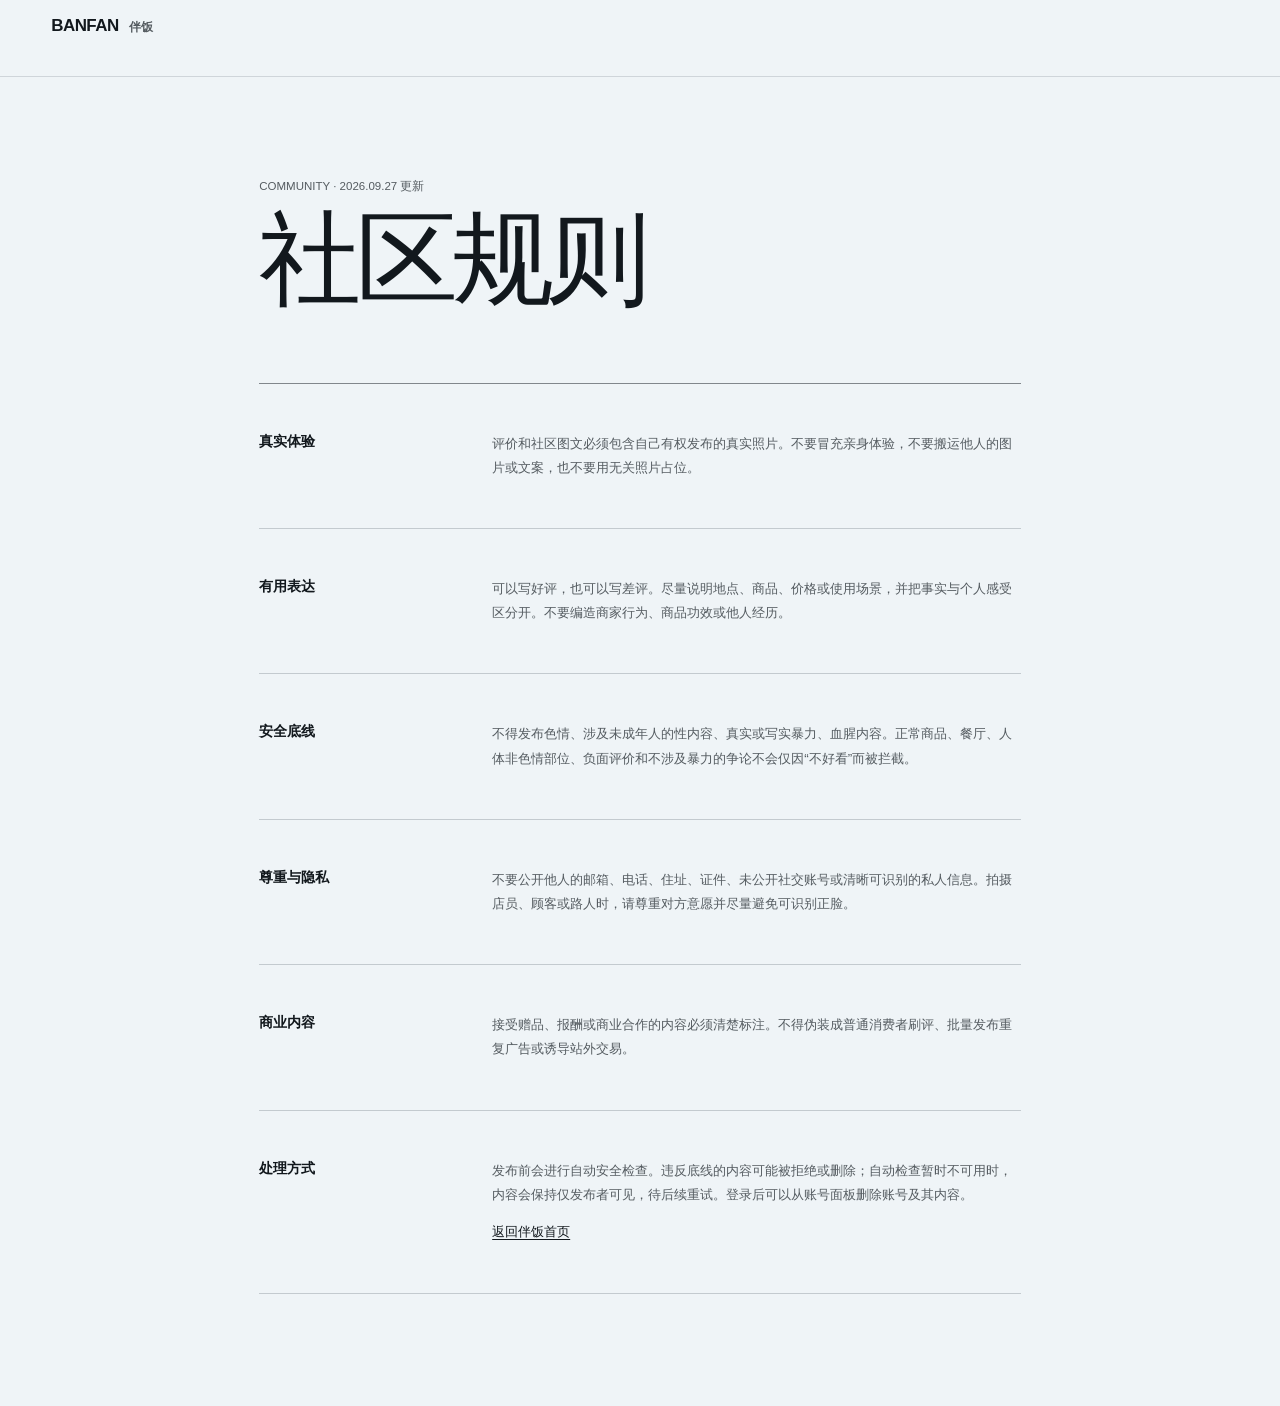
==== community-guidelines.html @ cc195ac0 "Harden public launch experience" ====
<!doctype html>
<html lang="zh-CN">
<head>
  <meta charset="UTF-8" />
  <meta name="viewport" content="width=device-width, initial-scale=1.0" />
  <meta name="theme-color" content="#eef2f5" />
  <meta name="description" content="伴饭社区规则：真实、有用、尊重他人的韩国消费体验。" />
  <meta name="referrer" content="strict-origin-when-cross-origin" />
  <title>社区规则 · 伴饭</title>
  <link rel="canonical" href="https://banfantujian.com/community-guidelines.html" />
  <link rel="icon" href="./favicon.svg" type="image/svg+xml" />
  <link rel="stylesheet" href="./tokens.css?v=20260927h" />
  <link rel="stylesheet" href="./redesign.css?v=20260927r" />
</head>
<body>
  <a class="skip-link" href="#policyMain">跳到主要内容</a>
  <header class="site-header"><div class="site-header-inner"><a class="brand" href="./" aria-label="返回伴饭首页"><strong>BANFAN</strong><span>伴饭</span></a></div></header>
  <main class="policy-shell" id="policyMain" tabindex="-1">
    <p>COMMUNITY · 2026.09.27 更新</p>
    <h1>社区规则</h1>
    <div class="policy-copy">
      <section><h2>真实体验</h2><div><p>评价和社区图文必须包含自己有权发布的真实照片。不要冒充亲身体验，不要搬运他人的图片或文案，也不要用无关照片占位。</p></div></section>
      <section><h2>有用表达</h2><div><p>可以写好评，也可以写差评。尽量说明地点、商品、价格或使用场景，并把事实与个人感受区分开。不要编造商家行为、商品功效或他人经历。</p></div></section>
      <section><h2>安全底线</h2><div><p>不得发布色情、涉及未成年人的性内容、真实或写实暴力、血腥内容。正常商品、餐厅、人体非色情部位、负面评价和不涉及暴力的争论不会仅因“不好看”而被拦截。</p></div></section>
      <section><h2>尊重与隐私</h2><div><p>不要公开他人的邮箱、电话、住址、证件、未公开社交账号或清晰可识别的私人信息。拍摄店员、顾客或路人时，请尊重对方意愿并尽量避免可识别正脸。</p></div></section>
      <section><h2>商业内容</h2><div><p>接受赠品、报酬或商业合作的内容必须清楚标注。不得伪装成普通消费者刷评、批量发布重复广告或诱导站外交易。</p></div></section>
      <section><h2>处理方式</h2><div><p>发布前会进行自动安全检查。违反底线的内容可能被拒绝或删除；自动检查暂时不可用时，内容会保持仅发布者可见，待后续重试。登录后可以从账号面板删除账号及其内容。</p><p><a href="./">返回伴饭首页</a></p></div></section>
    </div>
  </main>
</body>
</html>
---- tokens.css ----
/* BanFan · Seoul Selection system tokens */
:root {
  color-scheme: light;

  --color-paper: oklch(96.4% 0.006 235);
  --color-surface: oklch(99.2% 0.002 235);
  --color-surface-muted: oklch(92.8% 0.008 235);
  --color-ink: oklch(20.5% 0.014 250);
  --color-ink-muted: oklch(47% 0.012 245);
  --color-rule: oklch(83.5% 0.01 235);
  --color-rule-strong: oklch(62% 0.01 240);
  --color-accent: oklch(51% 0.19 28);
  --color-accent-dark: oklch(41% 0.16 28);
  --color-accent-ink: oklch(98.5% 0.003 235);
  --color-on-accent: var(--color-accent-ink);
  --color-focus: oklch(55% 0.18 255);

  --font-body: "Helvetica Neue", "Pretendard", "Apple SD Gothic Neo", "PingFang SC", "Noto Sans SC", sans-serif;
  --font-editorial: "Songti SC", "Noto Serif CJK SC", "Source Han Serif SC", "STSong", serif;

  --space-3xs: 0.25rem;
  --space-2xs: 0.5rem;
  --space-xs: 0.75rem;
  --space-sm: 1rem;
  --space-md: 1.5rem;
  --space-lg: 2rem;
  --space-xl: 3rem;
  --space-2xl: 4.5rem;
  --space-3xl: 7rem;

  --text-xs: 0.75rem;
  --text-sm: 0.875rem;
  --text-md: 1rem;
  --text-lg: 1.25rem;
  --text-xl: 1.75rem;
  --text-2xl: clamp(2.35rem, 5vw, 5.25rem);

  --page-gutter: clamp(1rem, 4vw, 4rem);
  --page-max: 100rem;
  --radius-control: 0.25rem;
  --radius-card: 0;
  --rule-hair: 1px;
  --ease-out: cubic-bezier(0.16, 1, 0.3, 1);
  --dur-short: 180ms;
  --dur-medium: 360ms;
}
---- redesign.css ----
* { box-sizing: border-box; }

html {
  overflow-x: clip;
  scroll-behavior: smooth;
  background: var(--color-paper);
}

body {
  overflow-x: clip;
  margin: 0;
  color: var(--color-ink);
  background: var(--color-paper);
  font-family: var(--font-body);
  font-size: var(--text-md);
  -webkit-font-smoothing: antialiased;
  text-rendering: optimizeLegibility;
}

body.modal-open { overflow: hidden; }
[hidden] { display: none !important; }

::selection { color: var(--color-on-accent); background: var(--color-accent); }

button,
input,
select,
textarea { font: inherit; }

button { color: inherit; cursor: pointer; }
button:active { opacity: 0.72; }

.skip-link {
  position: fixed;
  z-index: 6000;
  top: var(--space-xs);
  left: var(--space-xs);
  padding: var(--space-xs) var(--space-sm);
  color: var(--color-on-accent);
  background: var(--color-ink);
  font-size: 0.78rem;
  font-weight: 700;
  text-decoration: none;
  transform: translateY(calc(-100% - var(--space-lg)));
}

.skip-link:focus { transform: translateY(0); }

button:focus-visible,
input:focus-visible,
select:focus-visible,
textarea:focus-visible,
[tabindex]:focus-visible {
  outline: 2px solid var(--color-focus);
  outline-offset: 3px;
}

.site-header {
  position: sticky;
  z-index: 1000;
  top: 0;
  border-bottom: var(--rule-hair) solid color-mix(in oklch, var(--color-rule) 72%, transparent);
  background: color-mix(in oklch, var(--color-paper) 93%, transparent);
  backdrop-filter: blur(14px);
}

.site-header-inner {
  display: grid;
  grid-template-columns: auto minmax(16rem, 32rem) auto;
  align-items: center;
  justify-content: space-between;
  gap: var(--space-xl);
  width: min(var(--page-max), 100%);
  min-height: 4.75rem;
  margin: 0 auto;
  padding: 0 var(--page-gutter);
}

.brand {
  display: inline-flex;
  align-items: baseline;
  gap: 0.65rem;
  min-height: 2.75rem;
  color: inherit;
  text-decoration: none;
  white-space: nowrap;
}

.brand strong {
  font-size: 1.06rem;
  font-weight: 800;
  letter-spacing: -0.03em;
}

.brand span {
  color: var(--color-ink-muted);
  font-size: 0.78rem;
  font-weight: 600;
}

.brand-mark,
.top-nav { display: none; }

.global-search {
  display: flex;
  align-items: center;
  gap: var(--space-xs);
  min-width: 0;
  min-height: 2.75rem;
  border: 0;
  border-bottom: var(--rule-hair) solid var(--color-rule-strong);
  background: transparent;
}

.global-search svg {
  width: 1.05rem;
  height: 1.05rem;
  fill: none;
  stroke: currentColor;
  stroke-width: 1.6;
}

.global-search input {
  width: 100%;
  border: 0;
  padding: 0;
  color: var(--color-ink);
  background: transparent;
  outline: 0;
  font-size: 0.84rem;
}

.global-search input::placeholder { color: var(--color-ink-muted); }

.header-actions {
  display: flex;
  align-items: center;
  justify-content: flex-end;
  gap: var(--space-2xs);
}

.text-button,
.primary-button,
.secondary-button,
.quiet-button,
.review-button,
.submit-review {
  min-height: 2.75rem;
  border: var(--rule-hair) solid var(--color-rule-strong);
  border-radius: var(--radius-control);
  padding: 0 var(--space-sm);
  background: transparent;
  font-size: 0.78rem;
  font-weight: 650;
  transition: color var(--dur-short) var(--ease-out), background var(--dur-short) var(--ease-out), border-color var(--dur-short) var(--ease-out);
}

.primary-button,
.review-button,
.submit-review {
  color: var(--color-on-accent);
  border-color: var(--color-ink);
  background: var(--color-ink);
}

.primary-button:hover,
.review-button:hover,
.submit-review:hover {
  border-color: var(--color-accent);
  background: var(--color-accent);
}

button:disabled,
input:disabled,
select:disabled,
textarea:disabled { cursor: not-allowed; opacity: 0.55; }

.text-button:hover,
.secondary-button:hover,
.quiet-button:hover { background: var(--color-surface-muted); }

.catalog-shell {
  width: min(var(--page-max), 100%);
  margin: 0 auto;
  padding: var(--space-lg) var(--page-gutter) var(--space-3xl);
}

.hero {
  display: grid;
  grid-template-columns: minmax(19rem, 0.78fr) minmax(0, 1.5fr);
  min-height: clamp(31rem, 62vh, 44rem);
  border-bottom: var(--rule-hair) solid var(--color-rule-strong);
  background: var(--color-surface);
}

.hero-copy {
  display: flex;
  flex-direction: column;
  justify-content: space-between;
  min-width: 0;
  padding: clamp(2rem, 5vw, 5rem);
}

.hero-context {
  display: flex;
  justify-content: space-between;
  gap: var(--space-lg);
  margin: 0;
  color: var(--color-ink-muted);
  font-size: 0.74rem;
  font-variant-numeric: tabular-nums;
}

.hero h1 {
  max-width: 9ch;
  margin: auto 0 0;
  font-family: var(--font-editorial);
  font-size: var(--text-2xl);
  font-weight: 570;
  line-height: 0.98;
  letter-spacing: -0.04em;
  text-wrap: balance;
  min-width: 0;
  overflow-wrap: anywhere;
}

.hero-copy > p:not(.hero-context) {
  max-width: 34rem;
  margin: var(--space-lg) 0 0;
  color: var(--color-ink-muted);
  font-size: 0.95rem;
  line-height: 1.8;
}

.hero-actions {
  display: flex;
  flex-wrap: wrap;
  gap: var(--space-md);
  margin-top: var(--space-xl);
}

.hero-link {
  min-height: 2.75rem;
  border: 0;
  border-bottom: var(--rule-hair) solid currentColor;
  padding: 0;
  background: transparent;
  font-size: 0.8rem;
  font-weight: 700;
}

.hero-link.is-muted { color: var(--color-ink-muted); }
.hero-link:hover { color: var(--color-accent); }

.hero-lookbook {
  display: grid;
  grid-template-columns: minmax(0, 1.45fr) minmax(0, 0.72fr);
  grid-template-rows: repeat(2, minmax(0, 1fr));
  min-width: 0;
  background: var(--color-rule);
  gap: var(--rule-hair);
}

.lookbook-tile {
  position: relative;
  display: grid;
  grid-template-rows: minmax(0, 1fr) auto;
  min-width: 0;
  min-height: 0;
  border: 0;
  padding: 0;
  text-align: left;
  background: var(--color-surface-muted);
  overflow: hidden;
}

.lookbook-main { grid-row: 1 / -1; }

.lookbook-media {
  position: relative;
  display: grid;
  place-items: center;
  min-height: 0;
  background: var(--color-surface-muted);
  overflow: hidden;
}

.hero-product-image {
  width: 100%;
  height: 100%;
  padding: clamp(1rem, 3vw, 3.5rem);
  object-fit: contain;
  background: var(--color-surface);
  transition: transform var(--dur-medium) var(--ease-out);
}

.lookbook-main .hero-product-image { padding: clamp(2rem, 5vw, 6rem); }
.lookbook-tile:hover .hero-product-image { transform: scale(1.018); }

.lookbook-placeholder {
  color: color-mix(in oklch, var(--color-ink-muted) 58%, transparent);
  font-size: clamp(2.4rem, 8vw, 8rem);
  font-weight: 760;
  letter-spacing: -0.06em;
}

.lookbook-caption {
  display: grid;
  gap: 0.25rem;
  min-width: 0;
  padding: var(--space-sm) var(--space-md) var(--space-md);
  background: var(--color-surface);
}

.lookbook-caption strong {
  overflow: hidden;
  font-size: 0.86rem;
  font-weight: 660;
  text-overflow: ellipsis;
  white-space: nowrap;
}

.lookbook-caption small {
  overflow: hidden;
  color: var(--color-ink-muted);
  font-size: 0.7rem;
  text-overflow: ellipsis;
  white-space: nowrap;
}

.category-launcher {
  display: grid;
  grid-template-columns: repeat(4, minmax(0, 1fr));
  margin-bottom: var(--space-lg);
  border-top: var(--rule-hair) solid var(--color-rule-strong);
  border-bottom: var(--rule-hair) solid var(--color-rule-strong);
  background: transparent;
}

.category-entry {
  display: flex;
  align-items: flex-end;
  justify-content: space-between;
  gap: var(--space-md);
  min-width: 0;
  min-height: 5.75rem;
  border: 0;
  border-right: var(--rule-hair) solid var(--color-rule);
  padding: var(--space-lg) var(--space-md);
  text-align: left;
  background: transparent;
  transition: color var(--dur-short) var(--ease-out), background var(--dur-short) var(--ease-out);
}

.category-entry:last-child { border-right: 0; }

.category-entry:hover,
.category-entry.is-active {
  color: var(--color-on-accent);
  background: var(--color-ink);
}

.entry-number,
.entry-arrow,
.entry-icon { display: none; }

.entry-copy {
  display: grid;
  gap: 0.4rem;
  min-width: 0;
}

.entry-copy strong {
  font-size: 1.3rem;
  font-weight: 650;
  letter-spacing: -0.025em;
}

.entry-copy small {
  overflow: hidden;
  color: var(--color-ink-muted);
  font-size: 0.72rem;
  text-overflow: ellipsis;
  white-space: nowrap;
}

.category-entry:hover small,
.category-entry.is-active small { color: color-mix(in oklch, var(--color-on-accent) 72%, transparent); }

.entry-en {
  color: var(--color-ink-muted);
  font-size: 0.65rem;
  font-weight: 720;
}

.category-entry:hover .entry-en,
.category-entry.is-active .entry-en { color: var(--color-on-accent); }

.catalog-section {
  margin-top: var(--space-3xl);
  scroll-margin-top: 6rem;
}

.catalog-header {
  display: grid;
  grid-template-columns: minmax(0, 1fr) auto;
  align-items: end;
  gap: var(--space-xl);
  padding-bottom: var(--space-lg);
  border-bottom: var(--rule-hair) solid var(--color-rule-strong);
}

.channel-label,
.dialog-context {
  margin: 0 0 var(--space-xs);
  color: var(--color-accent-dark);
  font-size: 0.72rem;
  font-weight: 700;
}

.catalog-header h2 {
  max-width: 18ch;
  margin: 0 0 var(--space-xs);
  font-size: clamp(2rem, 4vw, 4.2rem);
  font-weight: 560;
  line-height: 1.04;
  letter-spacing: -0.04em;
  text-wrap: balance;
  min-width: 0;
  overflow-wrap: anywhere;
}

.catalog-header > div > p:last-child {
  max-width: 42rem;
  margin: 0;
  color: var(--color-ink-muted);
  font-size: 0.86rem;
  line-height: 1.65;
}

.catalog-meta {
  display: grid;
  justify-items: end;
  gap: 0.35rem;
  text-align: right;
  font-variant-numeric: tabular-nums;
}

.catalog-meta span { color: var(--color-ink-muted); font-size: 0.72rem; }
.catalog-meta strong { font-size: 0.78rem; font-weight: 700; }

.catalog-toolbar {
  display: flex;
  align-items: center;
  justify-content: space-between;
  gap: var(--space-lg);
  padding: var(--space-md) 0 var(--space-xl);
}

.filter-chips {
  display: flex;
  gap: var(--space-2xs);
  overflow-x: auto;
  scrollbar-width: none;
}

.filter-chips::-webkit-scrollbar { display: none; }

.filter-chip,
.view-switch button {
  flex: 0 0 auto;
  min-height: 2.75rem;
  border: 0;
  border-bottom: var(--rule-hair) solid transparent;
  padding: 0 var(--space-xs);
  color: var(--color-ink-muted);
  background: transparent;
  font-size: 0.76rem;
}

.filter-chip:hover,
.filter-chip.is-active,
.view-switch button:hover,
.view-switch button.is-active {
  color: var(--color-ink);
  border-color: var(--color-ink);
  font-weight: 700;
  background: transparent;
}

.toolbar-right,
.view-switch { display: flex; align-items: center; gap: var(--space-2xs); }

.catalog-grid {
  display: grid;
  grid-template-columns: repeat(4, minmax(0, 1fr));
  gap: var(--space-2xl) var(--space-md);
}

.catalog-card {
  position: relative;
  display: grid;
  align-content: start;
  min-width: 0;
  background: transparent;
  cursor: pointer;
}

.card-visual {
  position: relative;
  display: grid;
  place-items: center;
  aspect-ratio: 1;
  color: var(--color-ink-muted);
  background: var(--color-surface-muted);
  overflow: hidden;
}

.card-visual.has-image { background: var(--color-surface); }
.card-visual.has-image .card-glyph { display: none; }

.card-image {
  width: 100%;
  height: 100%;
  padding: clamp(0.45rem, 1.2vw, 1rem);
  object-fit: contain;
  object-position: center;
  background: var(--color-surface);
  transition: transform var(--dur-medium) var(--ease-out);
}

.catalog-card:hover .card-image { transform: scale(1.018); }
.card-index { display: none; }
.card-glyph { font-size: clamp(2.8rem, 6vw, 5rem); font-weight: 700; letter-spacing: -0.06em; opacity: 0.28; }

.card-body { padding: var(--space-sm) 0 0; }

.card-category {
  display: block;
  overflow: hidden;
  color: var(--color-ink-muted);
  font-size: 0.68rem;
  font-weight: 650;
  text-overflow: ellipsis;
  white-space: nowrap;
}

.card-title {
  display: -webkit-box;
  min-height: 2.8em;
  margin: 0.45rem 0 0;
  overflow: hidden;
  font-size: 0.92rem;
  font-weight: 630;
  line-height: 1.4;
  letter-spacing: -0.018em;
  -webkit-box-orient: vertical;
  -webkit-line-clamp: 2;
}

.card-note {
  margin: var(--space-xs) 0 0;
  color: var(--color-ink);
  font-size: 0.8rem;
  font-weight: 650;
  font-variant-numeric: tabular-nums;
}

.catalog-card[data-kind="place"] .card-note {
  display: -webkit-box;
  min-height: 3.1em;
  overflow: hidden;
  font-weight: 500;
  line-height: 1.55;
  -webkit-box-orient: vertical;
  -webkit-line-clamp: 2;
}

.card-meta {
  display: flex;
  gap: var(--space-xs);
  margin-top: var(--space-xs);
  color: var(--color-ink-muted);
  font-size: 0.68rem;
}

.card-rating { color: var(--color-ink); font-weight: 650; }

.card-favorite {
  position: absolute;
  z-index: 2;
  top: var(--space-xs);
  right: var(--space-xs);
  display: grid;
  place-items: center;
  width: 2.75rem;
  height: 2.75rem;
  border: 0;
  border-radius: 50%;
  background: color-mix(in oklch, var(--color-surface) 92%, transparent);
}

.card-favorite svg { width: 1.15rem; height: 1.15rem; fill: none; stroke: currentColor; stroke-linecap: round; stroke-linejoin: round; stroke-width: 1.6; }
.card-favorite[data-active="true"] { color: var(--color-on-accent); background: var(--color-accent); }
.card-favorite[data-active="true"] svg { fill: currentColor; }

.card-open {
  position: absolute;
  z-index: 1;
  inset: 0;
  border: 0;
  padding: 0;
  background: transparent;
}

.card-open:focus-visible {
  outline: 2px solid var(--color-focus);
  outline-offset: 3px;
}

.catalog-more { display: grid; place-items: center; padding-top: var(--space-xl); }
.catalog-more button { min-width: 13rem; min-height: 3rem; border: var(--rule-hair) solid var(--color-ink); border-radius: var(--radius-control); background: transparent; font-size: 0.78rem; font-weight: 700; }
.catalog-more button:hover { color: var(--color-on-accent); background: var(--color-ink); }

.catalog-loading {
  display: grid;
  gap: var(--space-md);
  padding: var(--space-md) 0;
  color: var(--color-ink-muted);
  font-size: 0.72rem;
}

.catalog-loading > div { display: grid; grid-template-columns: repeat(4, minmax(0, 1fr)); gap: var(--space-md); }
.catalog-loading i { display: block; aspect-ratio: 1; background: linear-gradient(110deg, var(--color-surface-muted) 30%, var(--color-surface) 45%, var(--color-surface-muted) 60%); background-size: 240% 100%; animation: catalog-loading 1.4s var(--ease-out) infinite; }
@keyframes catalog-loading { to { background-position-x: -240%; } }

.catalog-empty {
  display: grid;
  justify-items: center;
  gap: var(--space-xs);
  padding: var(--space-2xl) var(--space-md);
  text-align: center;
  background: var(--color-surface);
}

.catalog-empty strong { font-size: 1.2rem; }
.catalog-empty span { max-width: 36rem; color: var(--color-ink-muted); font-size: 0.82rem; line-height: 1.7; }
.empty-actions { display: flex; flex-wrap: wrap; justify-content: center; gap: var(--space-xs); margin-top: var(--space-sm); }

.food-map-panel {
  position: relative;
  height: min(42rem, 70vh);
  min-height: 31rem;
  margin-bottom: var(--space-lg);
  background: var(--color-surface-muted);
  overflow: hidden;
}

#map { width: 100%; height: 100%; }

.map-fallback {
  display: grid;
  grid-template-rows: auto minmax(0, 1fr);
  width: 100%;
  height: 100%;
  padding: 6.5rem var(--space-lg) var(--space-lg);
  background: var(--color-surface-muted);
}

.map-fallback-copy { max-width: 34rem; }
.map-fallback-copy strong { display: block; font-family: var(--font-editorial); font-size: clamp(1.7rem, 3vw, 2.8rem); font-weight: 560; letter-spacing: -0.03em; }
.map-fallback-copy p { margin: var(--space-xs) 0 var(--space-lg); color: var(--color-ink-muted); font-size: 0.78rem; line-height: 1.65; }
.map-fallback-list { display: grid; grid-template-columns: repeat(3, minmax(0, 1fr)); align-content: start; gap: var(--rule-hair); overflow-y: auto; background: var(--color-rule); }
.map-fallback-place { display: grid; gap: 0.35rem; min-height: 6.5rem; border: 0; padding: var(--space-sm); text-align: left; background: var(--color-surface); }
.map-fallback-place:hover { background: color-mix(in oklch, var(--color-surface) 78%, var(--color-paper)); }
.map-fallback-place strong { overflow: hidden; font-size: 0.84rem; text-overflow: ellipsis; white-space: nowrap; }
.map-fallback-place span { color: var(--color-ink-muted); font-size: 0.7rem; }

.map-head {
  position: absolute;
  z-index: 700;
  top: var(--space-sm);
  right: var(--space-sm);
  left: var(--space-sm);
  display: flex;
  align-items: center;
  justify-content: space-between;
  pointer-events: none;
}

.map-head > div,
.map-status {
  display: grid;
  gap: 0.18rem;
  border: var(--rule-hair) solid var(--color-rule);
  padding: var(--space-xs) var(--space-sm);
  background: color-mix(in oklch, var(--color-surface) 95%, transparent);
  box-shadow: 0 0.75rem 2.2rem color-mix(in oklch, var(--color-ink) 10%, transparent);
  pointer-events: auto;
}

.map-head span { color: var(--color-ink-muted); font-size: 0.7rem; letter-spacing: 0; }
.map-head strong { font-size: 0.92rem; }
.map-head button { min-height: 2.75rem; border: 0; padding: 0 var(--space-sm); color: var(--color-on-accent); background: var(--color-ink); font-size: 0.76rem; font-weight: 700; pointer-events: auto; }

.map-status { position: absolute; z-index: 650; right: var(--space-sm); bottom: var(--space-sm); font-size: 0.7rem; }

.add-place-bar {
  position: absolute;
  z-index: 800;
  right: var(--space-sm);
  bottom: var(--space-sm);
  left: var(--space-sm);
  display: grid;
  grid-template-columns: minmax(10rem, 1.2fr) minmax(9rem, 1fr) 8rem minmax(11rem, 1.4fr) auto auto;
  gap: var(--space-2xs);
  padding: var(--space-xs);
  background: var(--color-surface);
  box-shadow: 0 1rem 3rem color-mix(in oklch, var(--color-ink) 14%, transparent);
}

.add-place-copy { display: grid; align-content: center; }
.add-place-copy strong { font-size: 0.78rem; }
.add-place-copy span { margin-top: 0.18rem; color: var(--color-ink-muted); font-size: 0.7rem; }
.add-place-bar input,
.add-place-bar select { min-width: 0; min-height: 2.75rem; border: var(--rule-hair) solid var(--color-rule); padding: 0 var(--space-xs); background: var(--color-surface); outline: 0; }
.add-place-bar button { min-height: 2.75rem; border: var(--rule-hair) solid var(--color-rule); padding: 0 var(--space-xs); background: var(--color-surface); font-weight: 700; }
#savePlaceButton { color: var(--color-on-accent); border-color: var(--color-accent); background: var(--color-accent); }

.banfan-pin { display: grid; place-items: center; width: 2.15rem; height: 2.15rem; border: 3px solid var(--color-surface); border-radius: 50% 50% 50% 8px; color: var(--color-on-accent); background: var(--color-accent); box-shadow: 0 0.5rem 1.2rem color-mix(in oklch, var(--color-ink) 20%, transparent); font-size: 0.75rem; font-weight: 750; transform: rotate(-45deg); }
.banfan-pin span { transform: rotate(45deg); }
.map-popup { min-width: 12rem; padding: var(--space-xs) var(--space-sm); background: var(--color-surface); box-shadow: 0 0.75rem 2rem color-mix(in oklch, var(--color-ink) 16%, transparent); }
.map-popup strong { display: block; margin-bottom: 0.2rem; }
.map-popup span { color: var(--color-ink-muted); font-size: 0.72rem; }

.mobile-review-button { display: none; }

.auth-modal,
.review-modal,
.detail-modal {
  position: fixed;
  z-index: 3000;
  inset: 0;
  display: grid;
  place-items: center;
  padding: var(--space-lg);
}

.modal-backdrop { position: absolute; inset: 0; width: 100%; height: 100%; border: 0; background: color-mix(in oklch, var(--color-ink) 72%, transparent); backdrop-filter: blur(0.25rem); }

.auth-sheet {
  position: relative;
  display: grid;
  grid-template-columns: minmax(0, 0.92fr) minmax(20rem, 1.08fr);
  width: min(54rem, 100%);
  max-height: calc(100dvh - 3rem);
  background: var(--color-surface);
  box-shadow: 0 1.5rem 5rem color-mix(in oklch, var(--color-ink) 24%, transparent);
  overflow-y: auto;
}

.auth-close { position: absolute; z-index: 3; top: var(--space-sm); right: var(--space-sm); }
.auth-intro { display: flex; flex-direction: column; justify-content: space-between; min-height: 30rem; padding: var(--space-xl); color: var(--color-on-accent); background: var(--color-ink); }
.auth-intro h2 { max-width: 9ch; margin: 0; font-family: var(--font-editorial); font-size: clamp(2.6rem, 5vw, 4.4rem); font-weight: 520; line-height: 1.02; letter-spacing: -0.04em; }
.auth-intro p { max-width: 28rem; margin: auto 0 var(--space-xl); color: color-mix(in oklch, var(--color-on-accent) 72%, transparent); font-size: 0.84rem; line-height: 1.7; }
.auth-intro ul { display: grid; gap: var(--space-2xs); margin: 0; padding: var(--space-md) 0 0; border-top: var(--rule-hair) solid color-mix(in oklch, var(--color-on-accent) 24%, transparent); list-style: none; color: color-mix(in oklch, var(--color-on-accent) 82%, transparent); font-size: 0.72rem; }
.auth-action { display: grid; align-content: center; min-height: 30rem; padding: clamp(3rem, 6vw, 5rem) var(--space-xl); }
.auth-form,
.auth-otp-form { display: grid; gap: var(--space-lg); }
.auth-form h3,
.auth-state h3 { margin: 0; font-family: var(--font-editorial); font-size: 1.65rem; font-weight: 560; letter-spacing: -0.03em; overflow-wrap: anywhere; }
.auth-form > div p,
.auth-state p { margin: var(--space-xs) 0 0; color: var(--color-ink-muted); font-size: 0.78rem; line-height: 1.65; }
.auth-form label,
.auth-otp-form label { display: grid; gap: var(--space-xs); font-size: 0.74rem; font-weight: 650; }
.auth-form input,
.auth-otp-form input { width: 100%; min-height: 3rem; border: 0; border-bottom: var(--rule-hair) solid var(--color-rule-strong); border-radius: 0; padding: 0; color: var(--color-ink); background: transparent; outline: 0; font-size: 1rem; }
.auth-form .primary-button,
.auth-otp-form .primary-button { width: 100%; }
.auth-legal { margin: calc(var(--space-xs) * -1) 0 0; color: var(--color-ink-muted); font-size: 0.68rem; line-height: 1.55; }
.auth-state { display: grid; gap: var(--space-md); }
.auth-state > span { color: var(--color-ink-muted); font-size: 0.7rem; }
.auth-state .secondary-button { justify-self: start; }
.auth-state strong { color: var(--color-ink); font-weight: 650; overflow-wrap: anywhere; }
.account-actions { display: flex; flex-wrap: wrap; gap: var(--space-xs); }
.danger-button { min-height: 2.75rem; border: var(--rule-hair) solid #a5322f; border-radius: var(--radius-control); padding: 0 var(--space-sm); color: #8d2724; background: transparent; font-size: 0.78rem; font-weight: 700; }
.danger-button:hover { color: #fff; background: #8d2724; }
.auth-otp-form { gap: var(--space-sm); margin-top: var(--space-xs); }
.auth-otp-form input {
  min-height: 4.25rem;
  border: var(--rule-hair) solid var(--color-rule-strong);
  padding: 0 var(--space-sm);
  font-size: clamp(1.5rem, 4vw, 2rem);
  font-variant-numeric: tabular-nums;
  font-weight: 650;
  letter-spacing: 0.18em;
}
.auth-otp-form input::placeholder { color: var(--color-ink-muted); font-size: 0.78rem; font-weight: 500; letter-spacing: 0; }
.auth-otp-form input:focus { border-color: var(--color-focus); box-shadow: 0 0 0 1px var(--color-focus); }
.auth-otp-form > p { margin: 0; color: var(--color-ink-muted); font-size: 0.7rem; line-height: 1.55; }
.auth-state-actions { display: flex; flex-wrap: wrap; justify-content: space-between; gap: var(--space-xs) var(--space-md); padding-top: var(--space-xs); border-top: var(--rule-hair) solid var(--color-rule); }
.text-action { min-height: 2.75rem; border: 0; padding: 0; color: var(--color-ink); background: transparent; font-size: 0.72rem; font-weight: 700; text-decoration: underline; text-underline-offset: 0.25rem; }
.text-action:hover { color: var(--color-accent-dark); }
.text-action:disabled { color: var(--color-ink-muted); text-decoration: none; cursor: wait; }
.auth-status { margin: var(--space-md) 0 0; padding-top: var(--space-sm); border-top: var(--rule-hair) solid var(--color-rule); color: var(--color-accent-dark); font-size: 0.72rem; line-height: 1.55; }

.review-sheet,
.detail-sheet {
  position: relative;
  width: min(43rem, 100%);
  max-height: calc(100dvh - 3rem);
  padding: var(--space-lg);
  background: var(--color-surface);
  box-shadow: 0 1.5rem 5rem color-mix(in oklch, var(--color-ink) 24%, transparent);
  overflow-y: auto;
}

.review-header { display: flex; justify-content: space-between; gap: var(--space-lg); padding-bottom: var(--space-md); border-bottom: var(--rule-hair) solid var(--color-rule); }
.review-header h2 { margin: 0; font-size: 1.8rem; font-weight: 570; letter-spacing: -0.035em; }
.close-button { display: grid; place-items: center; width: 2.75rem; height: 2.75rem; border: var(--rule-hair) solid var(--color-rule); background: var(--color-surface); }
.close-button svg { width: 1.1rem; height: 1.1rem; fill: none; stroke: currentColor; stroke-linecap: round; stroke-width: 1.7; }

.review-steps { display: grid; grid-template-columns: repeat(3, minmax(0, 1fr)); margin: var(--space-md) 0; padding: 0; list-style: none; }
.review-steps li { display: flex; align-items: center; gap: var(--space-2xs); min-height: 2.75rem; border-bottom: 2px solid var(--color-rule); color: var(--color-ink-muted); font-size: 0.72rem; font-weight: 650; }
.review-steps li span { font-variant-numeric: tabular-nums; }
.review-steps li.is-active { color: var(--color-ink); border-color: var(--color-accent); }

.review-form { display: grid; gap: var(--space-md); }
.review-form label { display: grid; gap: var(--space-xs); color: var(--color-ink); font-size: 0.76rem; font-weight: 650; }
.review-form input,
.review-form select,
.review-form textarea { width: 100%; border: var(--rule-hair) solid var(--color-rule); border-radius: var(--radius-control); padding: 0.75rem; color: var(--color-ink); background: var(--color-surface); outline: 0; }
.review-form textarea { resize: vertical; }
.form-row { display: grid; grid-template-columns: 1fr 1fr; gap: var(--space-md); }
.photo-preview { display: grid; grid-template-columns: repeat(3, minmax(0, 1fr)); gap: var(--space-2xs); }
.photo-preview img { width: 100%; aspect-ratio: 1; object-fit: cover; background: var(--color-surface-muted); }
.form-note { margin: 0; color: var(--color-ink-muted); font-size: 0.72rem; line-height: 1.6; }
.form-actions { display: flex; justify-content: space-between; gap: var(--space-xs); }
.submit-review { min-width: 9.5rem; }

.toast { position: fixed; z-index: 5000; right: var(--space-lg); bottom: var(--space-lg); max-width: 22rem; padding: var(--space-xs) var(--space-sm); color: var(--color-on-accent); background: var(--color-ink); box-shadow: 0 0.75rem 2.25rem color-mix(in oklch, var(--color-ink) 18%, transparent); font-size: 0.76rem; font-weight: 650; }

.detail-sheet { width: min(68rem, 100%); padding: 0; }
.detail-close { position: absolute; z-index: 5; top: var(--space-sm); right: var(--space-sm); }
.detail-product { display: grid; grid-template-columns: minmax(0, 1fr) minmax(21rem, 0.85fr); }
.detail-media { display: grid; place-items: center; aspect-ratio: 1; background: var(--color-surface-muted); }
.detail-media img { width: 100%; height: 100%; padding: var(--space-lg); object-fit: contain; background: var(--color-surface); }
.detail-copy { display: flex; flex-direction: column; justify-content: center; padding: clamp(2.25rem, 6vw, 5rem); border-left: var(--rule-hair) solid var(--color-rule); }
.detail-copy h2 { margin: 0; font-size: clamp(1.8rem, 3.6vw, 3.2rem); font-weight: 560; line-height: 1.13; letter-spacing: -0.04em; }
.detail-original { margin: var(--space-sm) 0 0; color: var(--color-ink-muted); font-size: 0.72rem; line-height: 1.6; }
.detail-note { margin: var(--space-lg) 0; font-size: 0.9rem; line-height: 1.7; }
.detail-score { display: flex; align-items: baseline; gap: var(--space-xs); padding: var(--space-md) 0; border-top: var(--rule-hair) solid var(--color-rule); border-bottom: var(--rule-hair) solid var(--color-rule); }
.detail-score strong { font-size: 1rem; }
.detail-score span { color: var(--color-ink-muted); font-size: 0.72rem; }
.detail-actions { display: grid; grid-template-columns: 1fr 1.5fr; gap: var(--space-2xs); margin-top: var(--space-lg); }
.detail-source { align-self: flex-start; margin-top: var(--space-md); color: var(--color-ink-muted); font-size: 0.72rem; text-underline-offset: 0.25rem; }

.detail-reviews { padding: var(--space-xl) clamp(1.5rem, 5vw, 4rem); border-top: var(--rule-hair) solid var(--color-rule-strong); }
.detail-reviews > header { display: flex; align-items: end; justify-content: space-between; gap: var(--space-lg); margin-bottom: var(--space-lg); }
.detail-reviews h3 { margin: 0; font-size: 1.5rem; font-weight: 560; letter-spacing: -0.025em; }
.detail-reviews header > span { color: var(--color-ink-muted); font-size: 0.72rem; }
.detail-review-list { display: grid; grid-template-columns: repeat(2, minmax(0, 1fr)); gap: var(--space-xs); }
.review-empty { grid-column: 1 / -1; padding: var(--space-xl) 0; border-top: var(--rule-hair) solid var(--color-rule); border-bottom: var(--rule-hair) solid var(--color-rule); text-align: center; }
.review-empty strong { font-size: 1rem; font-weight: 650; }
.review-empty p { margin: var(--space-2xs) 0 0; color: var(--color-ink-muted); font-size: 0.72rem; }
.detail-review-card { padding: var(--space-md); background: var(--color-surface-muted); }
.detail-review-card > div { display: flex; justify-content: space-between; gap: var(--space-xs); }
.detail-review-card span,
.detail-review-card small { color: var(--color-ink-muted); font-size: 0.68rem; }
.detail-review-card p { font-size: 0.78rem; line-height: 1.65; }
.review-photo-grid { display: grid; grid-template-columns: repeat(2, minmax(0, 1fr)); gap: var(--space-2xs); margin: var(--space-sm) 0; }
.review-photo-grid img { width: 100%; aspect-ratio: 1; object-fit: cover; background: var(--color-surface); }
.site-footer {
  width: min(var(--page-max), 100%);
  margin: 0 auto;
  border-top: var(--rule-hair) solid var(--color-rule-strong);
  padding: var(--space-xl) var(--page-gutter) var(--space-lg);
}

.footer-brand {
  display: flex;
  align-items: baseline;
  justify-content: space-between;
  gap: var(--space-xl);
  padding-bottom: var(--space-xl);
}

.footer-brand strong { font-size: clamp(2.5rem, 7vw, 7.5rem); font-weight: 760; line-height: 0.9; letter-spacing: -0.07em; }
.footer-brand span { max-width: 20rem; color: var(--color-ink-muted); font-size: 0.84rem; line-height: 1.6; }
.footer-meta { display: flex; flex-wrap: wrap; justify-content: space-between; gap: var(--space-sm); padding-top: var(--space-md); border-top: var(--rule-hair) solid var(--color-rule); color: var(--color-ink-muted); font-size: 0.7rem; }
.footer-links { display: flex; gap: var(--space-sm); }
.footer-meta a { color: inherit; text-underline-offset: 0.2rem; }

.policy-shell {
  width: min(54rem, 100%);
  min-height: 70dvh;
  margin: 0 auto;
  padding: clamp(3rem, 8vw, 7rem) var(--page-gutter) var(--space-3xl);
}

.policy-shell > p:first-child { margin: 0 0 var(--space-sm); color: var(--color-ink-muted); font-size: 0.72rem; }
.policy-shell h1 { max-width: 10ch; margin: 0 0 var(--space-2xl); font-family: var(--font-editorial); font-size: clamp(3rem, 8vw, 6.5rem); font-weight: 540; line-height: 0.98; letter-spacing: -0.055em; }
.policy-copy { border-top: var(--rule-hair) solid var(--color-rule-strong); }
.policy-copy section { display: grid; grid-template-columns: minmax(10rem, 0.35fr) minmax(0, 1fr); gap: var(--space-xl); padding: var(--space-xl) 0; border-bottom: var(--rule-hair) solid var(--color-rule); }
.policy-copy h2 { margin: 0; font-size: 0.9rem; }
.policy-copy div { color: var(--color-ink-muted); font-size: 0.84rem; line-height: 1.8; }
.policy-copy div > :first-child { margin-top: 0; }
.policy-copy div > :last-child { margin-bottom: 0; }
.policy-copy a { color: var(--color-ink); text-underline-offset: 0.2rem; }

.hero h1,
.catalog-header h2,
.review-header h2,
.detail-copy h2,
.detail-reviews h3 { font-family: var(--font-editorial); }

.detail-copy h2,
.detail-reviews h3 { min-width: 0; overflow-wrap: anywhere; }

.hero-link,
.category-entry,
.header-actions button,
.filter-chip,
.view-switch button,
.catalog-more button,
.form-actions button,
.mobile-review-button { white-space: nowrap; }

@media (min-width: 88rem) {
  .catalog-grid { grid-template-columns: repeat(5, minmax(0, 1fr)); }
}

@media (max-width: 68rem) {
  .site-header-inner { grid-template-columns: auto minmax(12rem, 1fr) auto; gap: var(--space-md); }
  .hero { grid-template-columns: minmax(17rem, 0.8fr) minmax(0, 1.2fr); }
  .catalog-grid { grid-template-columns: repeat(3, minmax(0, 1fr)); }
  .catalog-loading > div { grid-template-columns: repeat(3, minmax(0, 1fr)); }
}

@media (max-width: 60rem) {
  .site-header-inner {
    grid-template-columns: 1fr auto;
    gap: var(--space-2xs) var(--space-md);
    min-height: 0;
    padding-top: var(--space-xs);
    padding-bottom: var(--space-xs);
  }
  .global-search { grid-column: 1 / -1; grid-row: 2; min-height: 2.75rem; }
  .header-actions { grid-column: 2; grid-row: 1; }
  .header-actions .primary-button { display: none; }
  .hero { grid-template-columns: minmax(0, 1fr); }
  .hero-copy { min-height: 27rem; }
  .hero-lookbook { min-height: 34rem; }
  .detail-product { grid-template-columns: minmax(0, 1fr); }
  .detail-media { max-height: 55dvh; }
  .detail-copy { padding: var(--space-xl) var(--space-md); border-top: var(--rule-hair) solid var(--color-rule); border-left: 0; }
}

@media (max-width: 47.5rem) {
  body { padding-bottom: 4.25rem; }

  .site-header-inner { padding: var(--space-xs) var(--space-sm); }

  .brand { min-height: 2.75rem; align-items: center; }
  .brand strong { font-size: 1rem; }
  .global-search { grid-column: 1 / -1; grid-row: 2; min-height: 2.5rem; }
  .global-search input,
  .auth-form input,
  .auth-otp-form input,
  .review-form input,
  .review-form select,
  .review-form textarea,
  .add-place-bar input,
  .add-place-bar select { font-size: 16px; }
  .header-actions { grid-column: 2; grid-row: 1; }
  .header-actions .primary-button { display: none; }
  .header-actions .text-button { min-height: 2.75rem; border: 0; padding: 0; }
  .header-actions .text-button { min-width: 2.75rem; }

  .catalog-shell { padding: var(--space-md) var(--space-sm) var(--space-2xl); }

  .hero { grid-template-columns: minmax(0, 1fr); min-height: 0; }
  .hero-copy { min-height: 28rem; padding: var(--space-lg); }
  .hero h1 { font-size: clamp(2.9rem, 15vw, 4.8rem); }
  .hero-copy > p:not(.hero-context) { font-size: 0.86rem; }
  .hero-actions { gap: var(--space-lg); }

  .hero-lookbook {
    grid-template-columns: repeat(2, minmax(0, 1fr));
    grid-template-rows: auto auto;
  }

  .lookbook-main { grid-column: 1 / -1; grid-row: auto; }
  .lookbook-main .lookbook-media { aspect-ratio: 1.25; }
  .lookbook-tile:not(.lookbook-main) .lookbook-media { aspect-ratio: 1; }
  .lookbook-caption { padding: var(--space-xs); }

  .category-launcher { position: sticky; z-index: 900; top: 7.25rem; margin-right: calc(var(--space-sm) * -1); margin-left: calc(var(--space-sm) * -1); background: color-mix(in oklch, var(--color-paper) 96%, transparent); backdrop-filter: blur(12px); }
  .category-entry { align-items: center; justify-content: center; min-height: 3.75rem; padding: var(--space-xs) var(--space-2xs); text-align: center; }
  .entry-copy strong { font-size: 0.92rem; }
  .entry-copy small { display: none; }
  .entry-en { display: none; }

  .catalog-section { margin-top: var(--space-2xl); scroll-margin-top: 11.5rem; }
  .catalog-header { grid-template-columns: minmax(0, 1fr); }
  .catalog-header h2 { font-size: clamp(2rem, 11vw, 3.2rem); }
  .catalog-meta { display: none; }
  .catalog-toolbar { align-items: flex-start; padding-bottom: var(--space-lg); }
  .filter-chips {
    max-width: calc(100vw - (var(--space-sm) * 2) - 8rem);
    padding-bottom: var(--space-3xs);
    mask-image: linear-gradient(to right, black calc(100% - 1.5rem), transparent);
  }
  .toolbar-right { flex-direction: column; align-items: flex-end; }
  .catalog-grid { grid-template-columns: repeat(2, minmax(0, 1fr)); gap: var(--space-xl) var(--space-xs); }
  .catalog-loading > div { grid-template-columns: repeat(2, minmax(0, 1fr)); gap: var(--space-xs); }
  .card-title { font-size: 0.78rem; }
  .card-category,
  .card-meta { font-size: 0.64rem; }
  .card-note { font-size: 0.74rem; }
  .card-favorite { top: var(--space-2xs); right: var(--space-2xs); width: 2.75rem; height: 2.75rem; }
  .food-map-panel { height: 66vh; min-height: 30rem; margin-right: calc(var(--space-sm) * -1); margin-left: calc(var(--space-sm) * -1); }
  .map-fallback { padding: 6rem var(--space-xs) var(--space-xs); }
  .map-fallback-list { grid-template-columns: minmax(0, 1fr); }
  .map-head { top: var(--space-xs); right: var(--space-xs); left: var(--space-xs); }
  .map-head button { padding: 0 var(--space-xs); }
  .add-place-bar { right: var(--space-xs); bottom: var(--space-xs); left: var(--space-xs); grid-template-columns: minmax(0, 1fr) 6.5rem; }
  .add-place-copy,
  #placeNoteInput { grid-column: 1 / -1; }

  .mobile-review-button {
    position: fixed;
    z-index: 1500;
    right: 0;
    bottom: 0;
    left: 0;
    display: block;
    width: 100%;
    min-height: calc(3.75rem + env(safe-area-inset-bottom));
    border: 0;
    border-top: var(--rule-hair) solid var(--color-rule-strong);
    color: var(--color-on-accent);
    background: var(--color-ink);
    font-size: 0.84rem;
    padding-bottom: env(safe-area-inset-bottom);
    font-weight: 700;
  }

  .auth-modal,
  .review-modal,
  .detail-modal { place-items: end stretch; padding: 0; }
  .auth-sheet { grid-template-columns: minmax(0, 1fr); width: 100%; max-height: 94dvh; box-shadow: 0 -1.25rem 3.75rem color-mix(in oklch, var(--color-ink) 24%, transparent); }
  .auth-intro { min-height: auto; padding: var(--space-xl) var(--space-md); }
  .auth-intro h2 { max-width: 11ch; padding-right: var(--space-xl); font-size: clamp(2.4rem, 12vw, 3.8rem); }
  .auth-intro p { margin: var(--space-lg) 0; }
  .auth-action { min-height: auto; padding: var(--space-xl) var(--space-md); }
  .review-sheet,
  .detail-sheet { width: 100%; max-height: 94dvh; box-shadow: 0 -1.25rem 3.75rem color-mix(in oklch, var(--color-ink) 24%, transparent); }
  .review-sheet { padding: var(--space-md); }
  .review-steps li { justify-content: center; min-height: 3rem; text-align: center; }
  .form-row { grid-template-columns: minmax(0, 1fr); }
  .form-actions { flex-direction: column-reverse; }
  .form-actions button { width: 100%; }

  .detail-media { max-height: 50dvh; }
  .detail-reviews { padding: var(--space-xl) var(--space-md); }
  .detail-review-list { grid-template-columns: minmax(0, 1fr); }
  .toast { right: var(--space-sm); bottom: 4.75rem; left: var(--space-sm); max-width: none; }

  .footer-brand { align-items: flex-start; flex-direction: column; }
  .footer-brand strong { font-size: clamp(3.5rem, 20vw, 6.5rem); }
  .footer-meta { flex-direction: column; }
  .policy-shell { padding: var(--space-xl) var(--space-sm) var(--space-2xl); }
  .policy-copy section { grid-template-columns: minmax(0, 1fr); gap: var(--space-sm); }
}

@media (prefers-reduced-motion: reduce) {
  *,
  *::before,
  *::after { scroll-behavior: auto !important; transition: none !important; animation: none !important; }
  button:active { opacity: 1; }
}
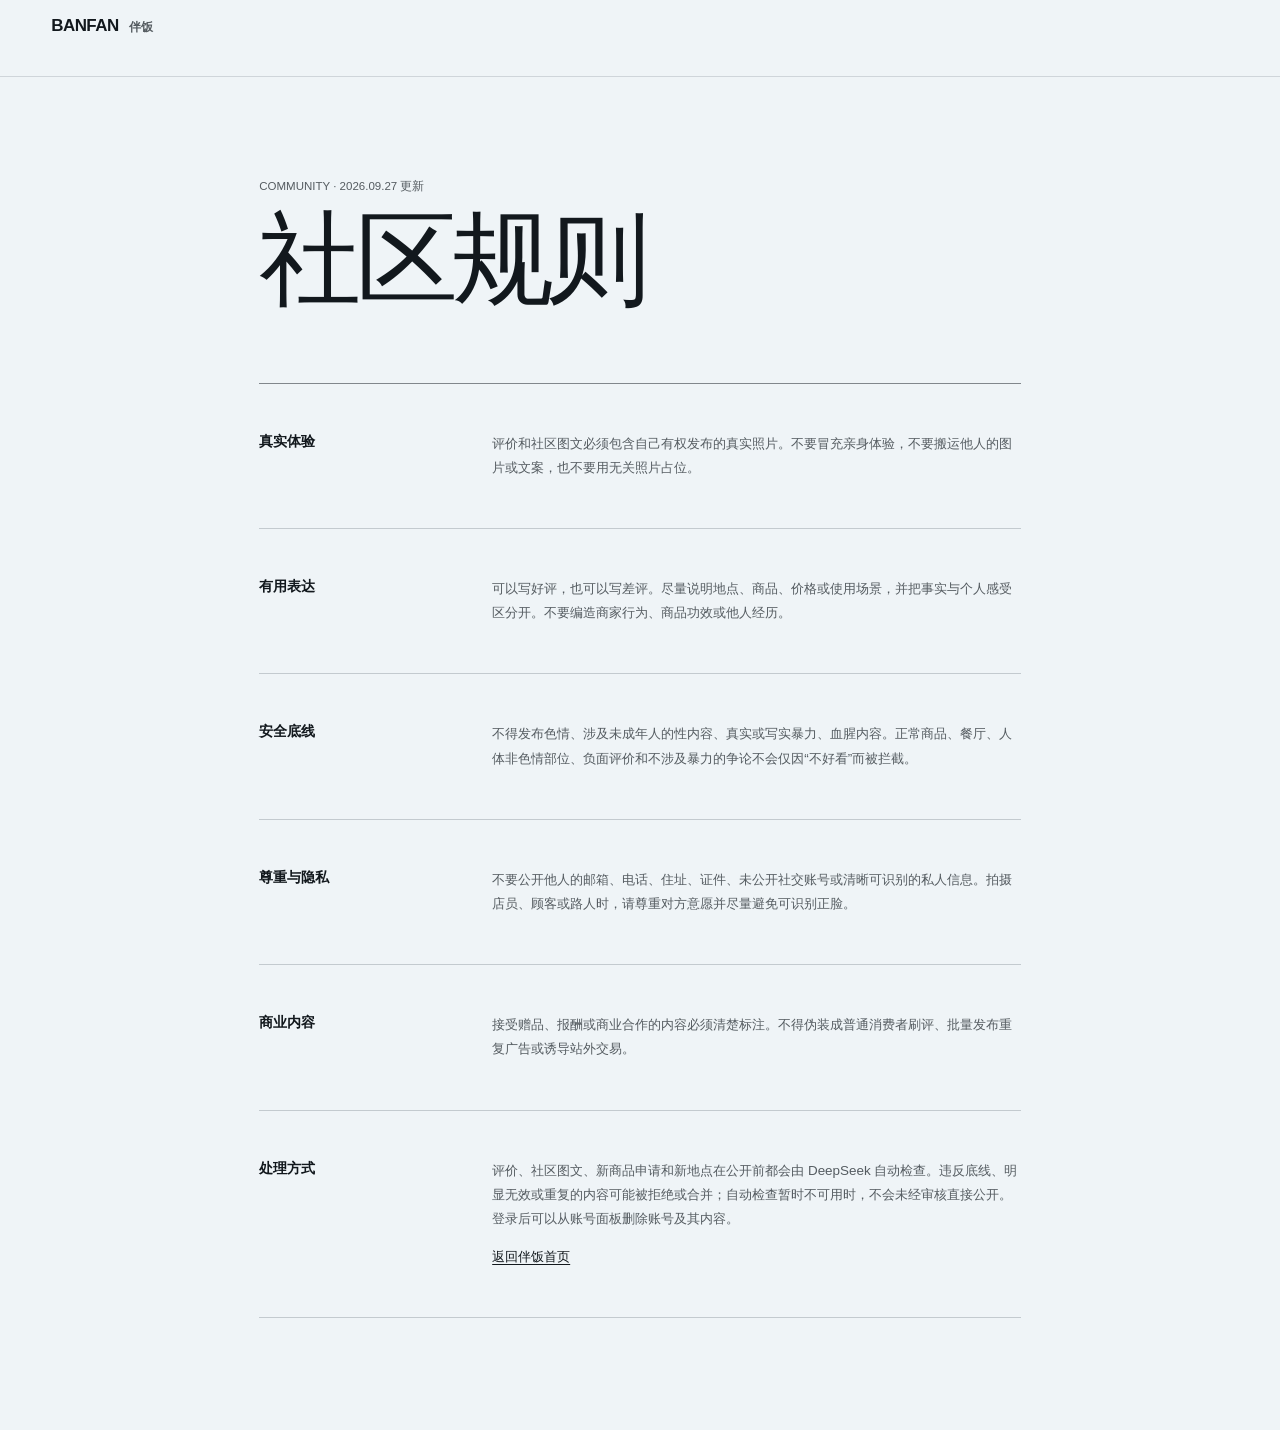
==== commit f373f29a: "Scale catalogs and add DeepSeek moderated submissions" ====
--- a/community-guidelines.html
+++ b/community-guidelines.html
@@ -24,7 +24,7 @@
       <section><h2>安全底线</h2><div><p>不得发布色情、涉及未成年人的性内容、真实或写实暴力、血腥内容。正常商品、餐厅、人体非色情部位、负面评价和不涉及暴力的争论不会仅因“不好看”而被拦截。</p></div></section>
       <section><h2>尊重与隐私</h2><div><p>不要公开他人的邮箱、电话、住址、证件、未公开社交账号或清晰可识别的私人信息。拍摄店员、顾客或路人时，请尊重对方意愿并尽量避免可识别正脸。</p></div></section>
       <section><h2>商业内容</h2><div><p>接受赠品、报酬或商业合作的内容必须清楚标注。不得伪装成普通消费者刷评、批量发布重复广告或诱导站外交易。</p></div></section>
-      <section><h2>处理方式</h2><div><p>发布前会进行自动安全检查。违反底线的内容可能被拒绝或删除；自动检查暂时不可用时，内容会保持仅发布者可见，待后续重试。登录后可以从账号面板删除账号及其内容。</p><p><a href="./">返回伴饭首页</a></p></div></section>
+      <section><h2>处理方式</h2><div><p>评价、社区图文、新商品申请和新地点在公开前都会由 DeepSeek 自动检查。违反底线、明显无效或重复的内容可能被拒绝或合并；自动检查暂时不可用时，不会未经审核直接公开。登录后可以从账号面板删除账号及其内容。</p><p><a href="./">返回伴饭首页</a></p></div></section>
     </div>
   </main>
 </body>
